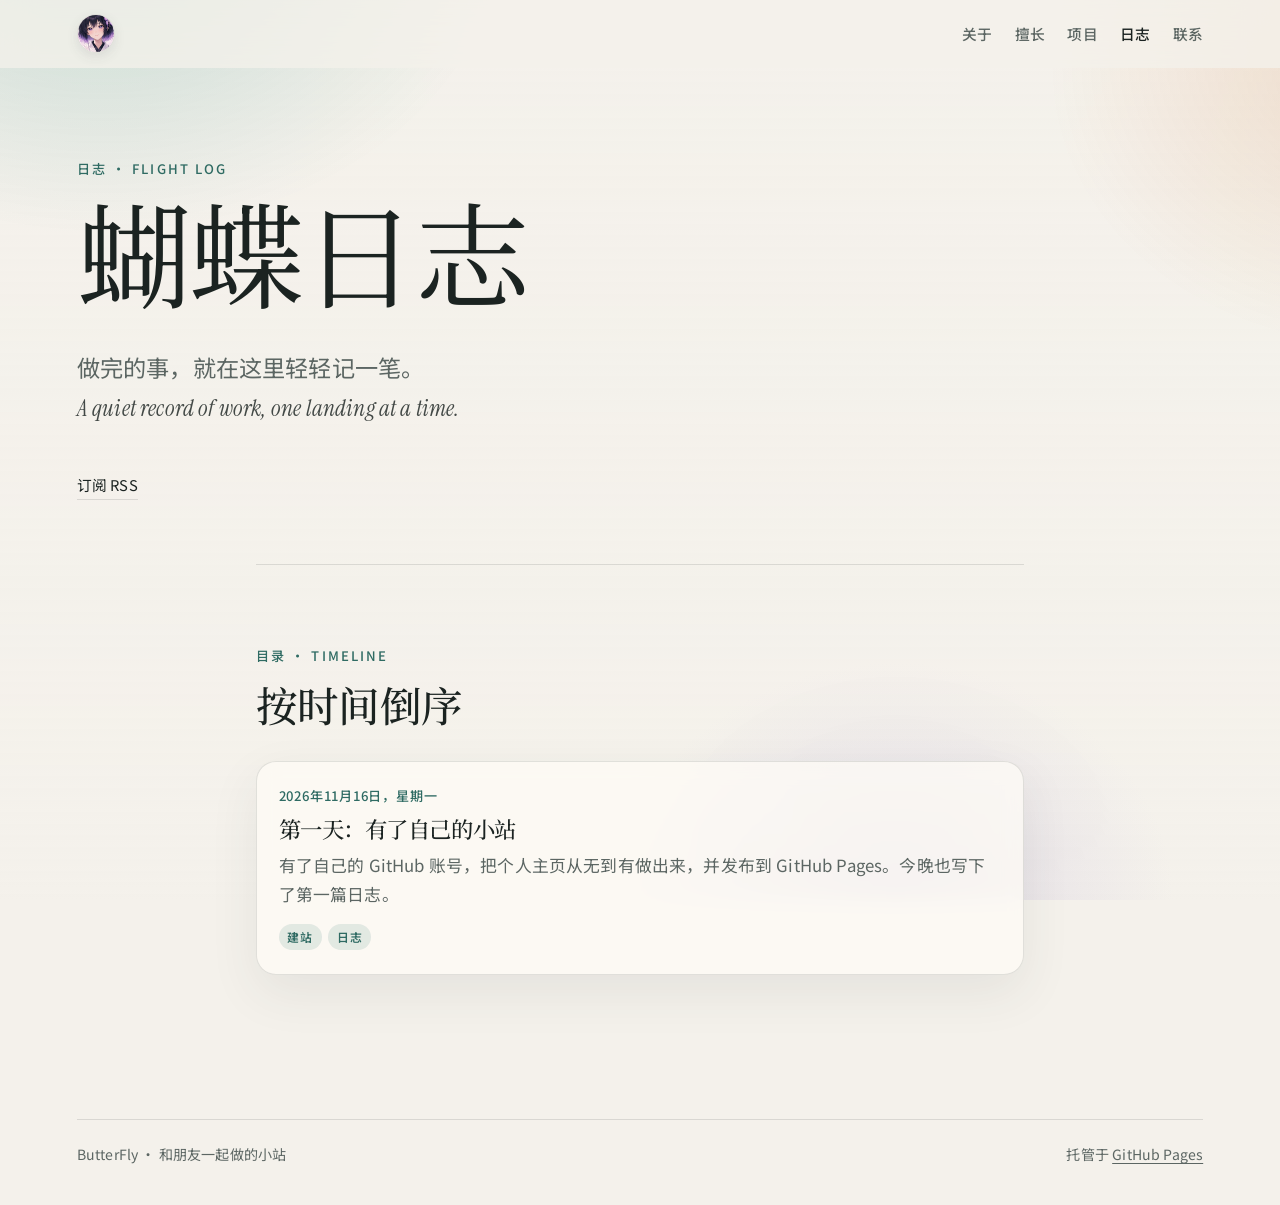
==== log/index.html @ 24d162c3 "Add 蝴蝶日志, a static daily flight log Introduce a rebuildable, build-free diary with Markdown entries," ====
<!DOCTYPE html>
<html lang="zh-Hans">
<head>
  <meta charset="utf-8">
  <meta name="viewport" content="width=device-width, initial-scale=1">
  <meta name="description" content="ButterFly 的公开工作日记。做完的事，就在这里轻轻记一笔。">
  <title>蝴蝶日志 · ButterFly</title>
  <link rel="icon" href="../favicon.ico" sizes="any">
  <link rel="icon" type="image/png" sizes="32x32" href="../favicon-32x32.png">
  <link rel="apple-touch-icon" sizes="180x180" href="../apple-touch-icon.png">
  <link rel="alternate" type="application/rss+xml" title="蝴蝶日志" href="feed.xml">
  <link rel="preconnect" href="https://fonts.googleapis.com">
  <link rel="preconnect" href="https://fonts.gstatic.com" crossorigin>
  <link href="https://fonts.googleapis.com/css2?family=Instrument+Serif:ital@0;1&family=Noto+Sans+SC:wght@400;500;600&family=Noto+Serif+SC:wght@500;600&display=swap" rel="stylesheet">
  <link rel="stylesheet" href="../style.css">
</head>
<body>
  <div class="ambient" aria-hidden="true"></div>

  <header class="site-header">
    <a class="logo" href="../" aria-label="ButterFly 首页">
      <img src="../assets/avatar.jpg" alt="" width="40" height="40">
    </a>
    <nav class="nav" aria-label="页面导航">
      <a href="../#about">关于</a>
      <a href="../#skills">擅长</a>
      <a href="../#projects">项目</a>
      <a href="./" aria-current="page">日志</a>
      <a href="../#contact">联系</a>
    </nav>
  </header>

  <main id="top">
    <section class="log-hero" aria-label="开场">
      <p class="eyebrow">日志 · Flight Log</p>
      <h1>蝴蝶日志</h1>
      <p class="tagline">做完的事，就在这里轻轻记一笔。<br><span lang="en">A quiet record of work, one landing at a time.</span></p>
      <a class="scroll-hint" href="feed.xml">订阅 RSS</a>
    </section>

    <section class="section log-index-section">
      <div class="section-head">
        <p class="eyebrow">目录 · Timeline</p>
        <h2>按时间倒序</h2>
      </div>
    <div class="log-card-list">
    <article class="log-card">
      <time datetime="2026-11-16">2026年11月16日，星期一</time>
      <h3><a href="2026-11-16.html">第一天：有了自己的小站</a></h3>
      <p>有了自己的 GitHub 账号，把个人主页从无到有做出来，并发布到 GitHub Pages。今晚也写下了第一篇日志。</p>
    <ul class="log-tags">
      <li>建站</li>
      <li>日志</li>
    </ul>
    </article>
    </div>
    </section>
  </main>

  <footer class="site-footer">
    <p>ButterFly · 和朋友一起做的小站</p>
    <p>托管于 <a href="https://pages.github.com/" rel="noopener noreferrer">GitHub Pages</a></p>
  </footer>

  <script src="../script.js"></script>
</body>
</html>
---- style.css ----
/* ButterFly — personal homepage */

:root {
  --bg: #f4f1eb;
  --bg-soft: rgba(255, 252, 247, 0.72);
  --ink: #1b2321;
  --muted: #5c6663;
  --accent: #2f6b63;
  --accent-soft: rgba(47, 107, 99, 0.12);
  --line: rgba(27, 35, 33, 0.12);
  --card: rgba(255, 252, 247, 0.7);
  --shadow: 0 18px 50px rgba(48, 62, 58, 0.08);
  --header-bg: rgba(244, 241, 235, 0.78);
  --orb-a: rgba(154, 196, 188, 0.55);
  --orb-b: rgba(232, 196, 168, 0.5);
  --orb-c: rgba(198, 188, 220, 0.42);
  --radius: 20px;
  font-synthesis: none;
}

@media (prefers-color-scheme: dark) {
  :root {
    --bg: #101518;
    --bg-soft: rgba(22, 29, 32, 0.72);
    --ink: #e8eeeb;
    --muted: #9aa6a2;
    --accent: #8fd4c6;
    --accent-soft: rgba(143, 212, 198, 0.14);
    --line: rgba(232, 238, 235, 0.12);
    --card: rgba(22, 29, 32, 0.68);
    --shadow: 0 18px 50px rgba(0, 0, 0, 0.32);
    --header-bg: rgba(16, 21, 24, 0.78);
    --orb-a: rgba(47, 107, 99, 0.38);
    --orb-b: rgba(120, 88, 64, 0.32);
    --orb-c: rgba(84, 74, 120, 0.34);
  }
}

*,
*::before,
*::after {
  box-sizing: border-box;
}

html {
  scroll-behavior: smooth;
}

body {
  margin: 0;
  min-height: 100vh;
  color: var(--ink);
  background: var(--bg);
  font-family: "Noto Sans SC", "Source Sans 3", "Segoe UI", sans-serif;
  font-size: 1.05rem;
  line-height: 1.75;
  letter-spacing: 0.01em;
}

img,
svg {
  display: block;
  max-width: 100%;
}

a {
  color: var(--accent);
  text-decoration-thickness: 1px;
  text-underline-offset: 0.18em;
}

a:hover {
  text-decoration: none;
}

code {
  font-family: ui-monospace, SFMono-Regular, Menlo, Consolas, monospace;
  font-size: 0.9em;
  padding: 0.05em 0.3em;
  border-radius: 6px;
  background: var(--accent-soft);
}

.ambient {
  position: fixed;
  inset: 0;
  z-index: -1;
  pointer-events: none;
  background:
    radial-gradient(42rem 32rem at 8% -8%, var(--orb-a), transparent 60%),
    radial-gradient(36rem 30rem at 108% 8%, var(--orb-b), transparent 58%),
    radial-gradient(28rem 24rem at 70% 100%, var(--orb-c), transparent 62%),
    linear-gradient(180deg, color-mix(in srgb, var(--bg) 70%, white 0%) 0%, var(--bg) 100%);
}

.site-header {
  position: sticky;
  top: 0;
  z-index: 10;
  display: flex;
  align-items: center;
  justify-content: space-between;
  gap: 1rem;
  padding: 0.9rem 6vw;
  background: var(--header-bg);
  backdrop-filter: blur(16px);
  -webkit-backdrop-filter: blur(16px);
  border-bottom: 1px solid transparent;
  transition: border-color 200ms ease, box-shadow 200ms ease;
}

.site-header.is-scrolled {
  border-bottom-color: var(--line);
  box-shadow: 0 8px 24px rgba(16, 21, 24, 0.04);
}

.logo {
  display: block;
  overflow: hidden;
  flex: 0 0 auto;
  width: 2.4rem;
  height: 2.4rem;
  border-radius: 999px;
  text-decoration: none;
  border: 1px solid var(--line);
  background: var(--bg-soft);
  box-shadow: 0 4px 12px rgba(48, 62, 58, 0.1);
}

.logo img {
  width: 100%;
  height: 100%;
  object-fit: cover;
  object-position: 50% 18%;
  transform: scale(1.55);
}

@media (prefers-color-scheme: dark) {
  .logo {
    box-shadow: 0 4px 12px rgba(0, 0, 0, 0.35);
  }
}

.nav {
  display: flex;
  gap: 1.4rem;
}

.nav a {
  color: var(--muted);
  text-decoration: none;
  font-size: 0.92rem;
  font-weight: 500;
}

.nav a:hover,
.nav a:focus-visible,
.nav a[aria-current="page"] {
  color: var(--ink);
}

main {
  padding: 0 6vw 5rem;
}

.hero {
  position: relative;
  min-height: calc(100vh - 4.4rem);
  display: flex;
  align-items: center;
  gap: clamp(1.6rem, 4vw, 3.2rem);
  max-width: 68rem;
  padding: 8vh 0 12vh;
}

.hero-avatar {
  flex: 0 0 auto;
  width: clamp(8.5rem, 18vw, 12.5rem);
  height: clamp(8.5rem, 18vw, 12.5rem);
  border-radius: 50%;
  object-fit: cover;
  background: var(--bg-soft);
  box-shadow:
    0 1px 2px rgba(27, 35, 33, 0.06),
    0 16px 40px rgba(48, 62, 58, 0.16);
}

@media (prefers-color-scheme: dark) {
  .hero-avatar {
    box-shadow:
      0 1px 2px rgba(0, 0, 0, 0.35),
      0 16px 44px rgba(0, 0, 0, 0.45),
      0 0 0 1px rgba(143, 212, 198, 0.14);
  }
}

.hero-copy {
  position: relative;
  z-index: 1;
  max-width: 44rem;
  min-width: 0;
}

.hero-mark {
  position: absolute;
  right: -4vw;
  top: 16%;
  width: min(20rem, 42vw);
  height: auto;
  color: var(--accent);
  opacity: 0.08;
  pointer-events: none;
  transform: rotate(12deg);
}

.eyebrow {
  margin: 0 0 0.85rem;
  color: var(--accent);
  font-size: 0.82rem;
  font-weight: 500;
  letter-spacing: 0.16em;
  text-transform: uppercase;
}

h1,
h2,
h3 {
  margin: 0;
  font-family: "Instrument Serif", "Noto Serif SC", serif;
  font-weight: 500;
  letter-spacing: -0.02em;
  line-height: 1.15;
}

h1 {
  font-size: clamp(3.4rem, 10vw, 7.2rem);
  font-weight: 400;
}

h2 {
  font-size: clamp(1.8rem, 4vw, 2.6rem);
  font-family: "Noto Serif SC", "Instrument Serif", serif;
}

h3 {
  font-size: 1.4rem;
  margin: 0.35rem 0 0.6rem;
  font-family: "Noto Serif SC", "Instrument Serif", serif;
}

h3 a {
  color: inherit;
  text-decoration: none;
}

h3 a:hover,
h3 a:focus-visible {
  color: var(--accent);
}

.tagline {
  margin: 1.3rem 0 2.6rem;
  color: var(--muted);
  font-size: clamp(1.15rem, 2.4vw, 1.45rem);
  line-height: 1.7;
}

.tagline [lang="en"] {
  font-family: "Instrument Serif", serif;
  font-style: italic;
  color: var(--ink);
  opacity: 0.82;
}

.scroll-hint {
  width: max-content;
  color: var(--ink);
  text-decoration: none;
  font-size: 0.92rem;
  border-bottom: 1px solid var(--line);
  padding-bottom: 0.2rem;
}

.scroll-hint:hover {
  border-bottom-color: var(--accent);
}

.section {
  max-width: 68rem;
  margin: 0 auto;
  padding: 5rem 0 1rem;
  border-top: 1px solid var(--line);
}

.section-head {
  max-width: 40rem;
  margin-bottom: 2rem;
}

.prose {
  max-width: 38rem;
  color: var(--muted);
}

.prose p {
  margin: 0 0 1rem;
}

.motto {
  margin: 1.6rem 0 0;
  max-width: 38rem;
  color: var(--ink);
  font-family: "Noto Serif SC", "Instrument Serif", serif;
  font-size: clamp(1.2rem, 2.2vw, 1.45rem);
  line-height: 1.6;
}

.skill-grid {
  display: grid;
  grid-template-columns: repeat(2, 1fr);
  gap: 1.1rem;
  max-width: 44rem;
  padding: 0;
  margin: 0;
  list-style: none;
}

.skill-grid li {
  padding: 1.15rem 1.25rem;
  border: 1px solid var(--line);
  border-radius: var(--radius);
  background: var(--card);
  box-shadow: var(--shadow);
  backdrop-filter: blur(10px);
  -webkit-backdrop-filter: blur(10px);
}

.project-grid {
  display: grid;
  grid-template-columns: repeat(3, 1fr);
  gap: 1.1rem;
  padding: 0;
  margin: 0;
  list-style: none;
}

.project-card {
  display: flex;
  flex-direction: column;
  padding: 1.4rem 1.35rem 1.5rem;
  border: 1px solid var(--line);
  border-radius: var(--radius);
  background: var(--card);
  box-shadow: var(--shadow);
  backdrop-filter: blur(10px);
  -webkit-backdrop-filter: blur(10px);
}

.project-card > p:nth-of-type(2) {
  flex: 1;
}

.project-card p:not(:first-child) {
  margin: 0;
  color: var(--muted);
}

.badge {
  display: inline-block;
  width: max-content;
  margin: 0;
  padding: 0.16rem 0.55rem;
  border-radius: 999px;
  background: var(--accent-soft);
  color: var(--accent);
  font-size: 0.74rem;
  font-weight: 600;
  letter-spacing: 0.06em;
}

.badge-soon {
  background: rgba(92, 102, 99, 0.1);
  color: var(--muted);
}

.card-link {
  display: inline-block;
  margin-top: 1rem;
  font-weight: 500;
  text-decoration: none;
  border-bottom: 1px solid var(--line);
  padding-bottom: 0.1rem;
}

.card-link:hover,
.card-link:focus-visible {
  border-bottom-color: var(--accent);
}

.contact .github-link {
  display: inline-flex;
  align-items: center;
  gap: 0.7rem;
  margin-top: 0.6rem;
  padding: 0.8rem 1.15rem;
  border-radius: 999px;
  border: 1px solid var(--line);
  background: var(--card);
  color: var(--ink);
  text-decoration: none;
  font-weight: 500;
  box-shadow: var(--shadow);
}

.contact .github-link:hover,
.contact .github-link:focus-visible {
  border-color: var(--accent);
}

.github-icon {
  width: 1.2rem;
  height: 1.2rem;
}

.site-footer {
  display: flex;
  justify-content: space-between;
  gap: 1rem;
  flex-wrap: wrap;
  margin: 3rem 6vw 0;
  padding: 1.4rem 0 2.4rem;
  border-top: 1px solid var(--line);
  color: var(--muted);
  font-size: 0.88rem;
}

.site-footer p {
  margin: 0;
}

.site-footer a {
  color: inherit;
}

@media (max-width: 860px) {
  .project-grid,
  .skill-grid {
    grid-template-columns: 1fr;
  }

  .hero {
    min-height: auto;
    flex-direction: column;
    align-items: flex-start;
    justify-content: center;
    padding: 10vh 0 16vh;
  }

  .hero-mark {
    width: min(14rem, 48vw);
    top: 6%;
    opacity: 0.06;
  }
}

@media (max-width: 560px) {
  .site-header,
  main,
  .site-footer {
    padding-left: 1.25rem;
    padding-right: 1.25rem;
  }

  .site-header {
    padding-top: 0.75rem;
    padding-bottom: 0.75rem;
  }

  .nav {
    gap: 0.7rem;
  }

  .nav a {
    font-size: 0.88rem;
  }

  .site-footer {
    margin-left: 1.25rem;
    margin-right: 1.25rem;
  }
}

@media (prefers-reduced-motion: reduce) {
  html {
    scroll-behavior: auto;
  }

  .site-header {
    transition: none;
  }
}

/* Flight log */

.log-hero {
  max-width: 48rem;
  padding: 10vh 0 4rem;
}

.log-index-section {
  max-width: 48rem;
}

.log-card-list {
  display: grid;
  gap: 1.1rem;
}

.log-card {
  padding: 1.4rem 1.35rem 1.5rem;
  border: 1px solid var(--line);
  border-radius: var(--radius);
  background: var(--card);
  box-shadow: var(--shadow);
  backdrop-filter: blur(10px);
  -webkit-backdrop-filter: blur(10px);
}

.log-card time,
.log-entry-head time {
  display: block;
  margin: 0 0 0.55rem;
  color: var(--accent);
  font-size: 0.82rem;
  font-weight: 500;
  letter-spacing: 0.06em;
}

.log-card h3,
.log-card h2 {
  margin: 0 0 0.55rem;
}

.log-card p {
  margin: 0;
  color: var(--muted);
}

.log-tags {
  display: flex;
  flex-wrap: wrap;
  gap: 0.4rem;
  list-style: none;
  padding: 0;
  margin: 0.9rem 0 0;
}

.log-tags li {
  display: inline-block;
  padding: 0.16rem 0.55rem;
  border-radius: 999px;
  background: var(--accent-soft);
  color: var(--accent);
  font-size: 0.74rem;
  font-weight: 600;
  letter-spacing: 0.06em;
}

.log-more {
  margin: 1.4rem 0 0;
}

.log-entry {
  max-width: 44rem;
  padding: 8vh 0 3rem;
}

.log-entry-head {
  margin-bottom: 2.2rem;
}

.log-entry-head .eyebrow a {
  color: inherit;
  text-decoration: none;
}

.log-entry-head .eyebrow a:hover,
.log-entry-head .eyebrow a:focus-visible {
  color: var(--accent);
}

.log-entry-head h1 {
  font-size: clamp(2.2rem, 6vw, 3.6rem);
  margin: 0 0 0.8rem;
  font-family: "Noto Serif SC", "Instrument Serif", serif;
}

.log-entry-head time {
  margin-bottom: 0.2rem;
}

.log-body {
  max-width: 40rem;
  color: var(--muted);
}

.log-body p {
  margin: 0 0 1.1rem;
}

.log-body p:last-child {
  margin-bottom: 0;
}

.log-adjacent-nav {
  display: flex;
  justify-content: space-between;
  gap: 1.5rem;
  margin-top: 3rem;
  padding-top: 1.4rem;
  border-top: 1px solid var(--line);
}

.log-adjacent {
  display: flex;
  flex-direction: column;
  gap: 0.25rem;
  max-width: 45%;
  color: var(--ink);
  text-decoration: none;
  font-family: "Noto Serif SC", "Instrument Serif", serif;
}

.log-adjacent:last-child {
  text-align: right;
  margin-left: auto;
}

.log-adjacent span {
  color: var(--muted);
  font-family: "Noto Sans SC", sans-serif;
  font-size: 0.78rem;
  font-weight: 500;
  letter-spacing: 0.08em;
}

.log-adjacent:hover,
.log-adjacent:focus-visible {
  color: var(--accent);
}
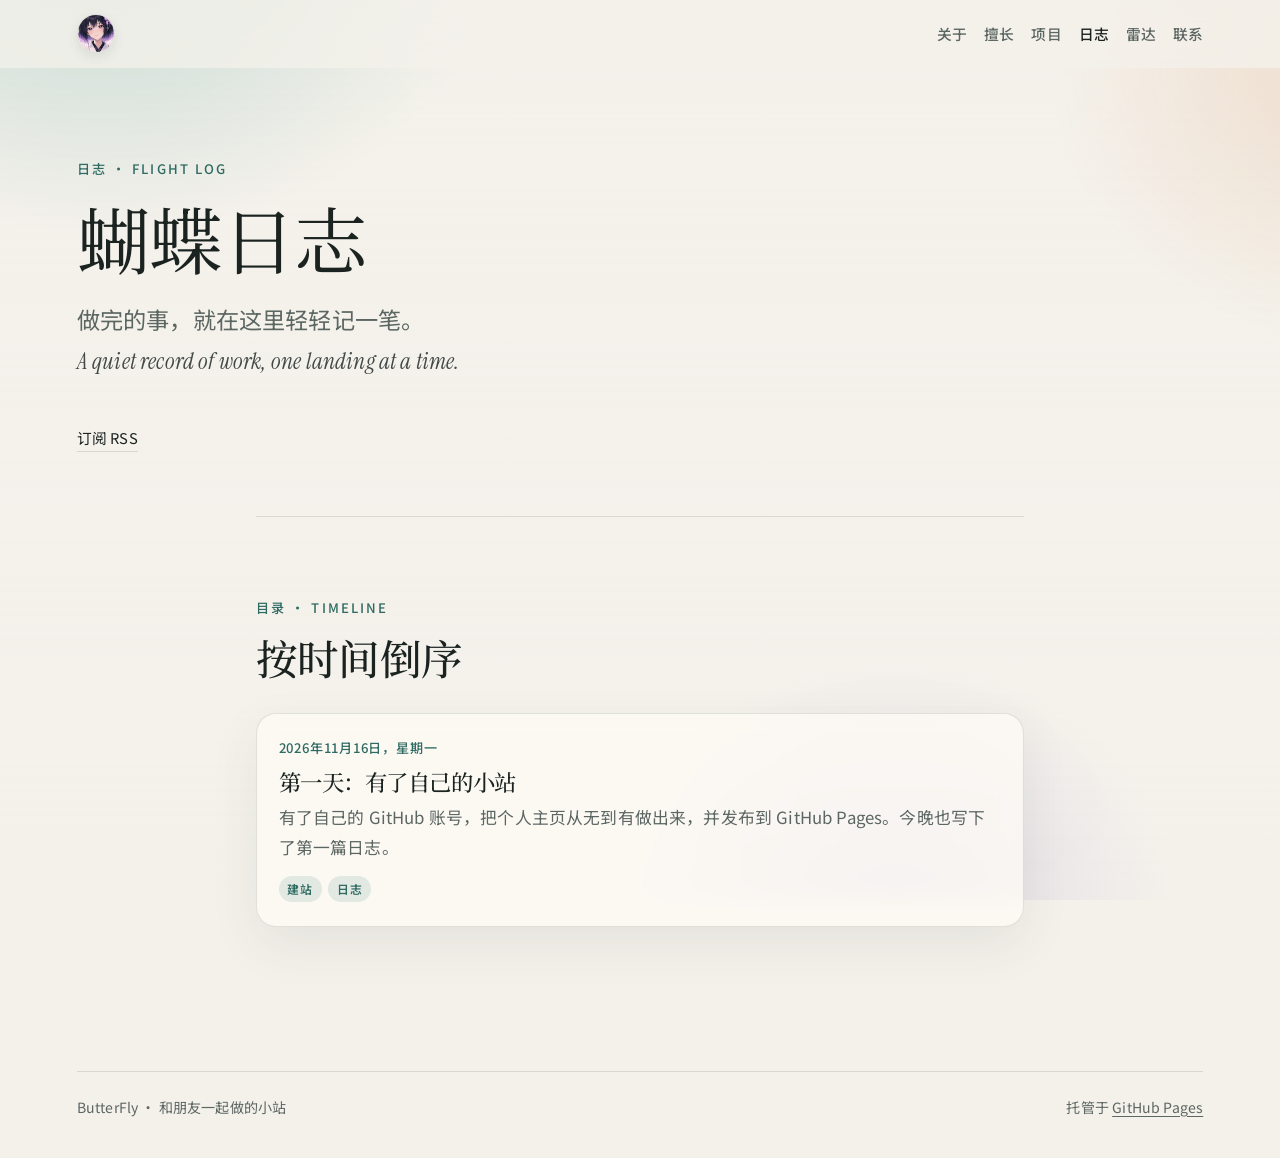
==== commit cfcd4582: "Add Hidden Gems Radar scaffold and weekly tooling Set up the Monday radar pages, criteria, candidate" ====
--- a/log/index.html
+++ b/log/index.html
@@ -26,6 +26,7 @@
       <a href="../#skills">擅长</a>
       <a href="../#projects">项目</a>
       <a href="./" aria-current="page">日志</a>
+      <a href="../radar/">雷达</a>
       <a href="../#contact">联系</a>
     </nav>
   </header>
--- a/style.css
+++ b/style.css
@@ -143,7 +143,7 @@
 
 .nav {
   display: flex;
-  gap: 1.4rem;
+  gap: 1.05rem;
 }
 
 .nav a {
@@ -337,7 +337,7 @@
 
 .project-grid {
   display: grid;
-  grid-template-columns: repeat(3, 1fr);
+  grid-template-columns: repeat(2, 1fr);
   gap: 1.1rem;
   padding: 0;
   margin: 0;
@@ -477,11 +477,11 @@
   }
 
   .nav {
-    gap: 0.7rem;
+    gap: 0.5rem;
   }
 
   .nav a {
-    font-size: 0.88rem;
+    font-size: 0.82rem;
   }
 
   .site-footer {
@@ -505,6 +505,11 @@
 .log-hero {
   max-width: 48rem;
   padding: 10vh 0 4rem;
+}
+
+.log-hero h1 {
+  font-size: clamp(2.6rem, 7vw, 4.6rem);
+  font-family: "Noto Serif SC", "Instrument Serif", serif;
 }
 
 .log-index-section {
@@ -648,3 +653,102 @@
 .log-adjacent:focus-visible {
   color: var(--accent);
 }
+
+/* Hidden Gems Radar */
+
+.radar-note {
+  max-width: 38rem;
+  padding: 1.4rem 1.35rem 1.5rem;
+  border: 1px solid var(--line);
+  border-radius: var(--radius);
+  background: var(--card);
+  box-shadow: var(--shadow);
+  color: var(--muted);
+}
+
+.radar-note p {
+  margin: 0 0 0.7rem;
+}
+
+.radar-note p:last-child {
+  margin-bottom: 0;
+}
+
+.radar-project {
+  margin: 0 0 2.4rem;
+  padding-bottom: 1.6rem;
+  border-bottom: 1px solid var(--line);
+}
+
+.radar-project:last-child {
+  margin-bottom: 0;
+  padding-bottom: 0;
+  border-bottom: 0;
+}
+
+.radar-project h2 {
+  margin-bottom: 0.8rem;
+}
+
+.radar-project h2 a {
+  color: inherit;
+  text-decoration: none;
+}
+
+.radar-project h2 a:hover,
+.radar-project h2 a:focus-visible {
+  color: var(--accent);
+}
+
+.radar-project p {
+  margin: 0 0 0.55rem;
+  color: var(--muted);
+}
+
+.score-table {
+  width: 100%;
+  margin: 1rem 0 0.8rem;
+  border-collapse: collapse;
+  font-size: 0.86rem;
+}
+
+.score-table th,
+.score-table td {
+  padding: 0.45rem 0.5rem;
+  border: 1px solid var(--line);
+  text-align: center;
+}
+
+.score-table th {
+  background: var(--accent-soft);
+  color: var(--ink);
+  font-weight: 600;
+}
+
+.ai-label {
+  display: inline-block;
+  margin: 0.2rem 0 0;
+  padding: 0.16rem 0.55rem;
+  border-radius: 999px;
+  background: var(--accent-soft);
+  color: var(--accent);
+  font-size: 0.74rem;
+  font-weight: 600;
+  letter-spacing: 0.06em;
+}
+
+.criteria-body h2 {
+  margin: 1.8rem 0 0.7rem;
+  font-size: 1.35rem;
+}
+
+.criteria-body ul {
+  margin: 0 0 1rem;
+  padding-left: 1.2rem;
+  color: var(--muted);
+}
+
+.criteria-page .tagline {
+  margin: 0.8rem 0 0;
+}
+
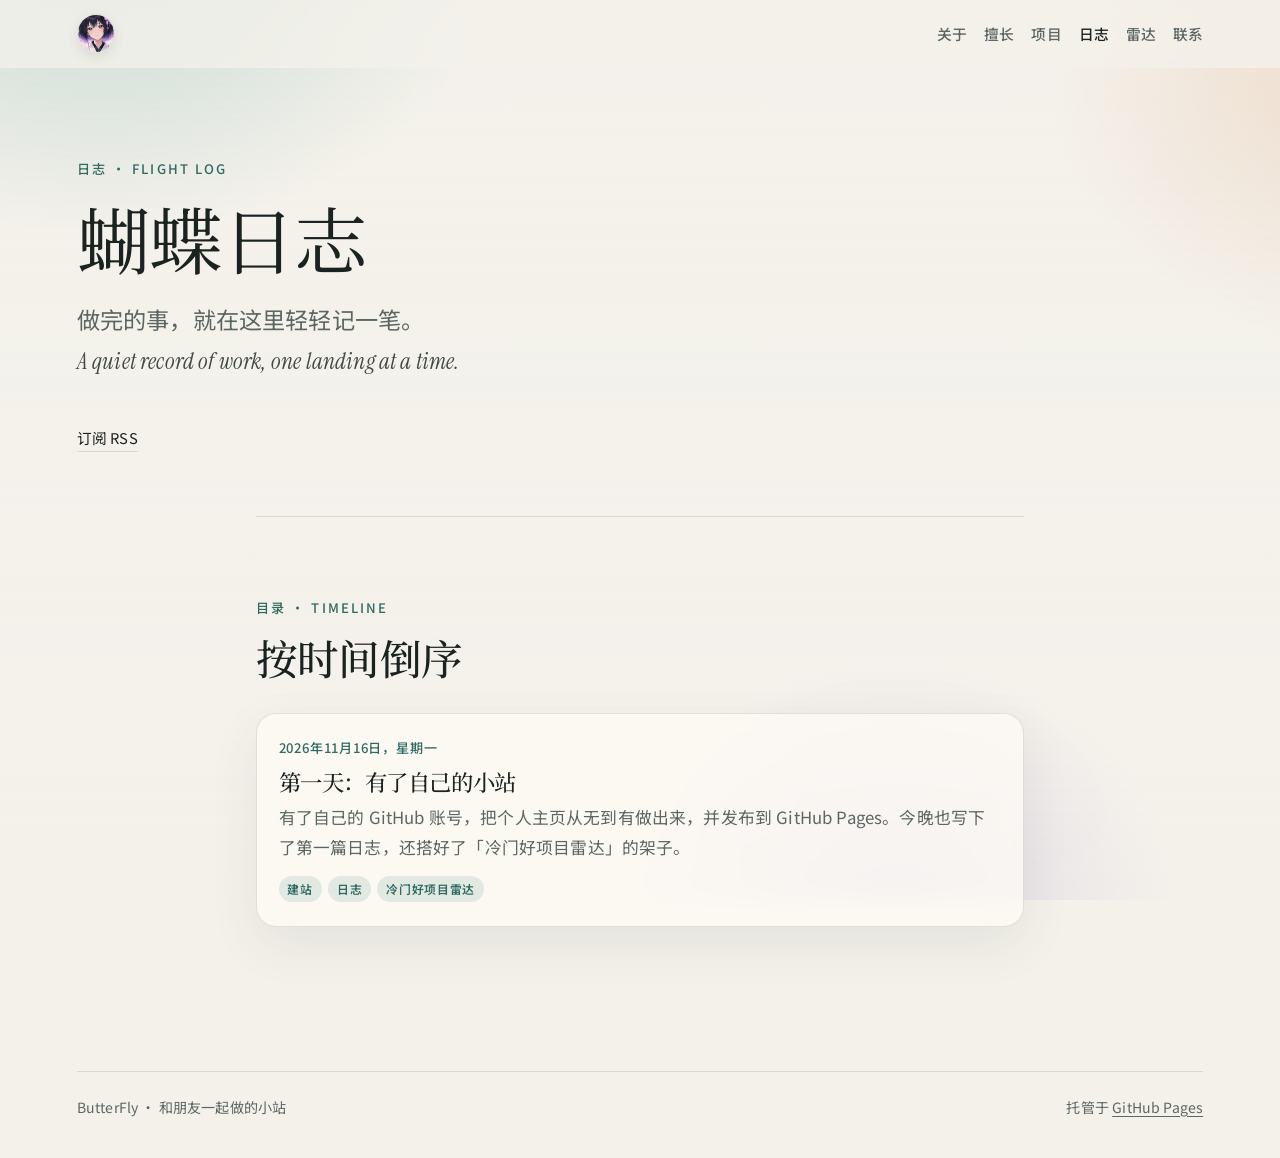
==== commit da668f6b: "Update flight log for 2026-11-16" ====
--- a/log/index.html
+++ b/log/index.html
@@ -48,10 +48,11 @@
     <article class="log-card">
       <time datetime="2026-11-16">2026年11月16日，星期一</time>
       <h3><a href="2026-11-16.html">第一天：有了自己的小站</a></h3>
-      <p>有了自己的 GitHub 账号，把个人主页从无到有做出来，并发布到 GitHub Pages。今晚也写下了第一篇日志。</p>
+      <p>有了自己的 GitHub 账号，把个人主页从无到有做出来，并发布到 GitHub Pages。今晚也写下了第一篇日志，还搭好了「冷门好项目雷达」的架子。</p>
     <ul class="log-tags">
       <li>建站</li>
       <li>日志</li>
+      <li>冷门好项目雷达</li>
     </ul>
     </article>
     </div>
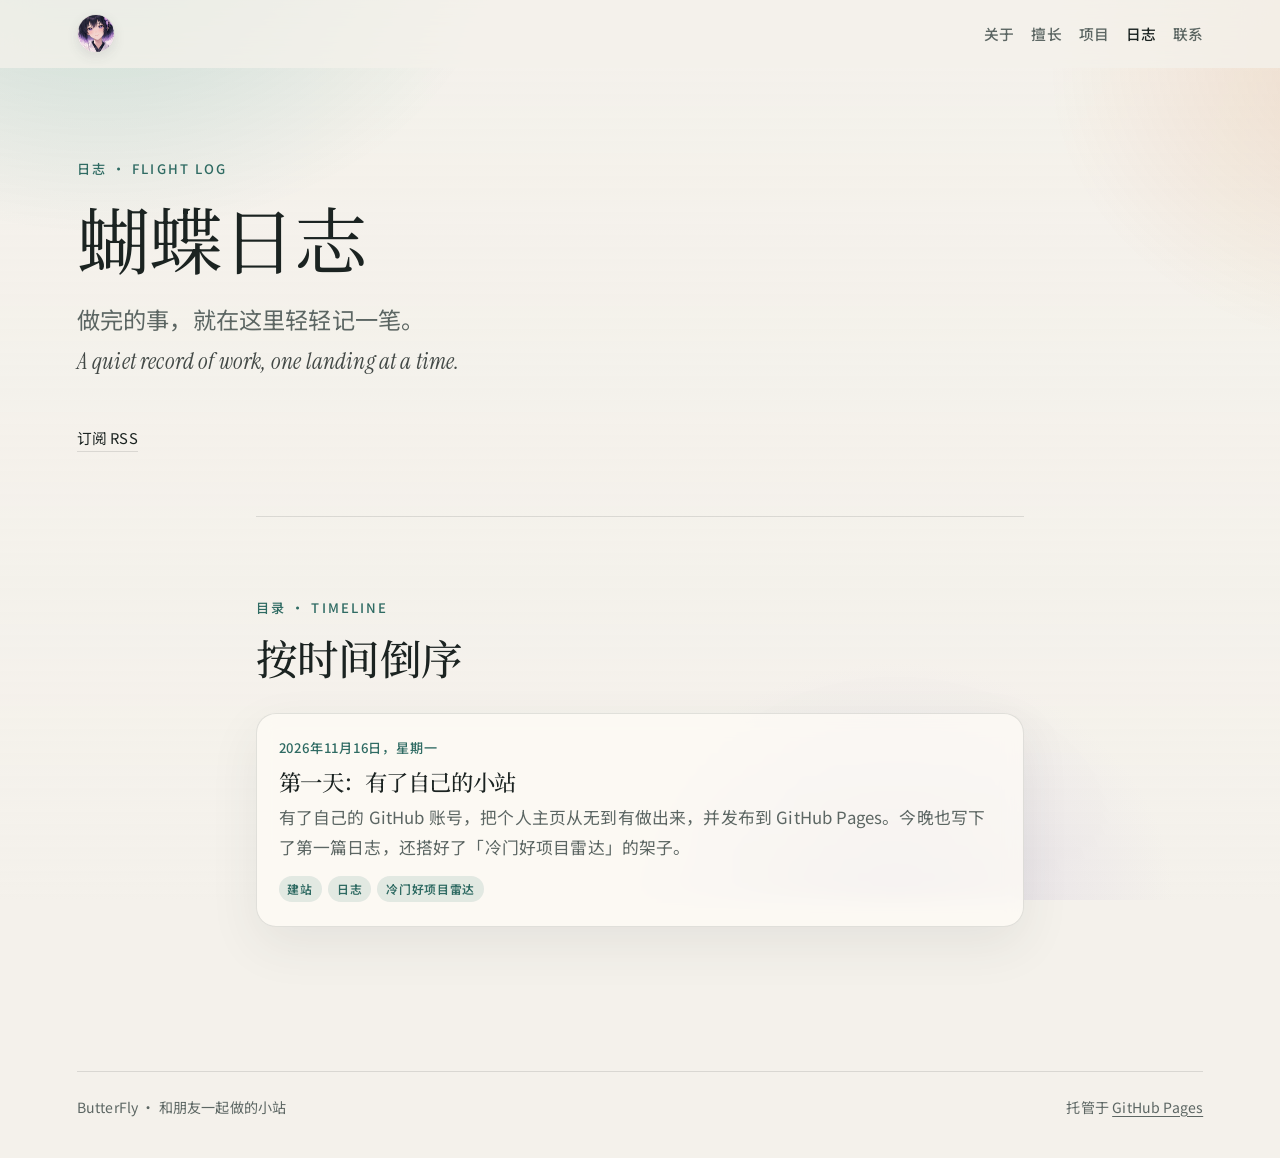
==== commit ec054d7f: "Remove hidden gems radar" ====
--- a/log/index.html
+++ b/log/index.html
@@ -26,7 +26,6 @@
       <a href="../#skills">擅长</a>
       <a href="../#projects">项目</a>
       <a href="./" aria-current="page">日志</a>
-      <a href="../radar/">雷达</a>
       <a href="../#contact">联系</a>
     </nav>
   </header>
--- a/style.css
+++ b/style.css
@@ -653,102 +653,3 @@
 .log-adjacent:focus-visible {
   color: var(--accent);
 }
-
-/* Hidden Gems Radar */
-
-.radar-note {
-  max-width: 38rem;
-  padding: 1.4rem 1.35rem 1.5rem;
-  border: 1px solid var(--line);
-  border-radius: var(--radius);
-  background: var(--card);
-  box-shadow: var(--shadow);
-  color: var(--muted);
-}
-
-.radar-note p {
-  margin: 0 0 0.7rem;
-}
-
-.radar-note p:last-child {
-  margin-bottom: 0;
-}
-
-.radar-project {
-  margin: 0 0 2.4rem;
-  padding-bottom: 1.6rem;
-  border-bottom: 1px solid var(--line);
-}
-
-.radar-project:last-child {
-  margin-bottom: 0;
-  padding-bottom: 0;
-  border-bottom: 0;
-}
-
-.radar-project h2 {
-  margin-bottom: 0.8rem;
-}
-
-.radar-project h2 a {
-  color: inherit;
-  text-decoration: none;
-}
-
-.radar-project h2 a:hover,
-.radar-project h2 a:focus-visible {
-  color: var(--accent);
-}
-
-.radar-project p {
-  margin: 0 0 0.55rem;
-  color: var(--muted);
-}
-
-.score-table {
-  width: 100%;
-  margin: 1rem 0 0.8rem;
-  border-collapse: collapse;
-  font-size: 0.86rem;
-}
-
-.score-table th,
-.score-table td {
-  padding: 0.45rem 0.5rem;
-  border: 1px solid var(--line);
-  text-align: center;
-}
-
-.score-table th {
-  background: var(--accent-soft);
-  color: var(--ink);
-  font-weight: 600;
-}
-
-.ai-label {
-  display: inline-block;
-  margin: 0.2rem 0 0;
-  padding: 0.16rem 0.55rem;
-  border-radius: 999px;
-  background: var(--accent-soft);
-  color: var(--accent);
-  font-size: 0.74rem;
-  font-weight: 600;
-  letter-spacing: 0.06em;
-}
-
-.criteria-body h2 {
-  margin: 1.8rem 0 0.7rem;
-  font-size: 1.35rem;
-}
-
-.criteria-body ul {
-  margin: 0 0 1rem;
-  padding-left: 1.2rem;
-  color: var(--muted);
-}
-
-.criteria-page .tagline {
-  margin: 0.8rem 0 0;
-}
-
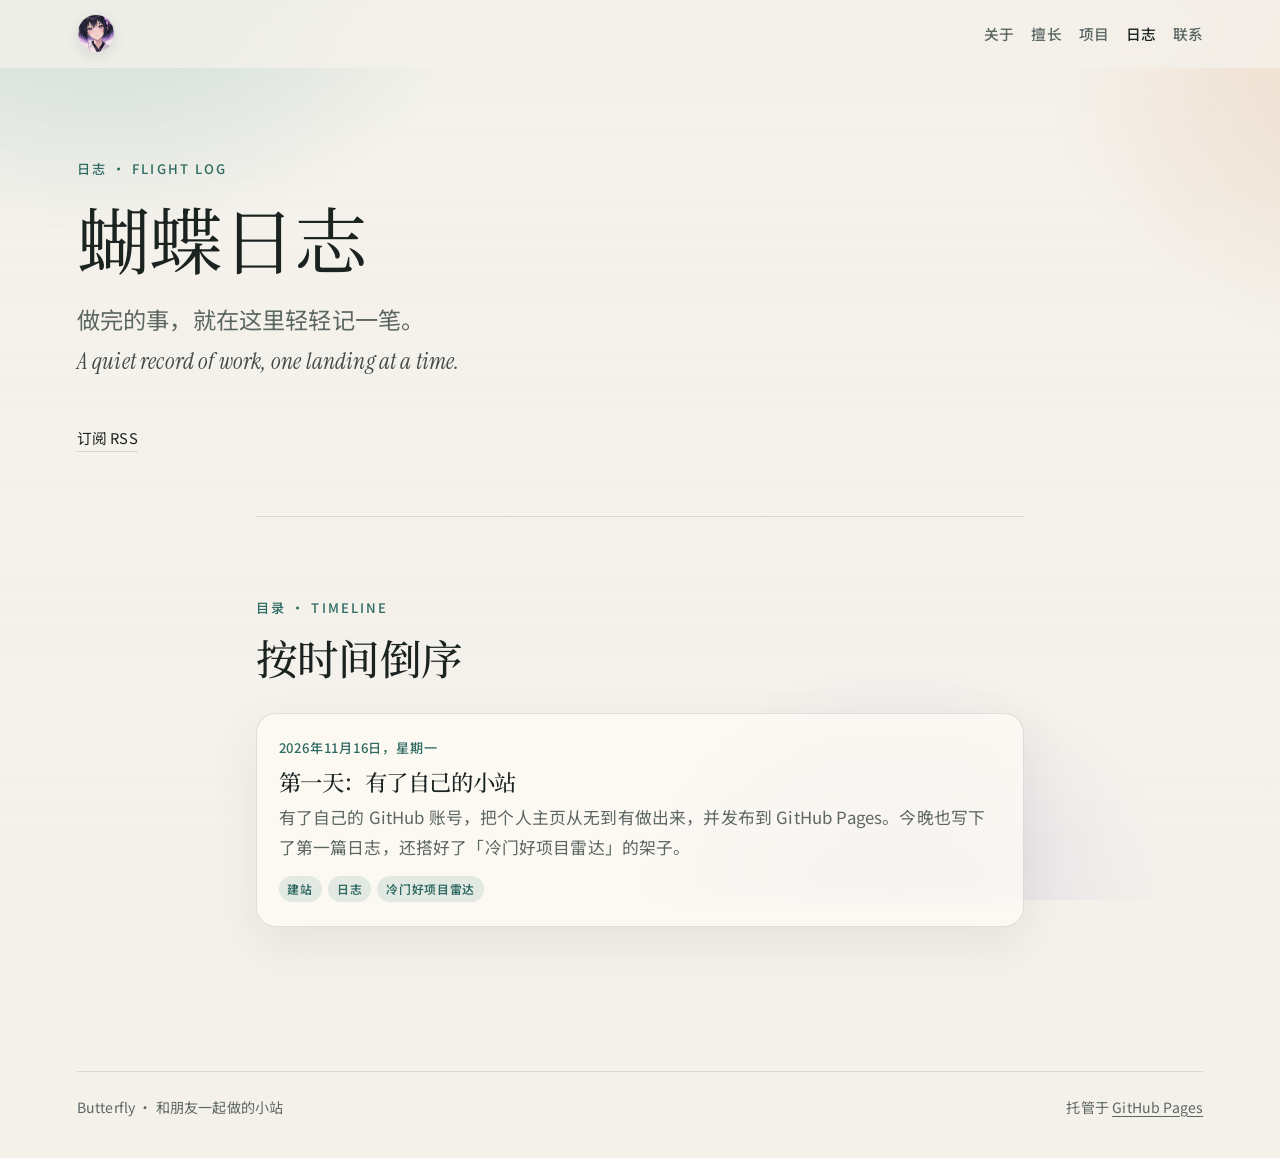
==== commit cae06605: "Rename ButterFly to Butterfly" ====
--- a/log/index.html
+++ b/log/index.html
@@ -3,8 +3,8 @@
 <head>
   <meta charset="utf-8">
   <meta name="viewport" content="width=device-width, initial-scale=1">
-  <meta name="description" content="ButterFly 的公开工作日记。做完的事，就在这里轻轻记一笔。">
-  <title>蝴蝶日志 · ButterFly</title>
+  <meta name="description" content="Butterfly 的公开工作日记。做完的事，就在这里轻轻记一笔。">
+  <title>蝴蝶日志 · Butterfly</title>
   <link rel="icon" href="../favicon.ico" sizes="any">
   <link rel="icon" type="image/png" sizes="32x32" href="../favicon-32x32.png">
   <link rel="apple-touch-icon" sizes="180x180" href="../apple-touch-icon.png">
@@ -18,7 +18,7 @@
   <div class="ambient" aria-hidden="true"></div>
 
   <header class="site-header">
-    <a class="logo" href="../" aria-label="ButterFly 首页">
+    <a class="logo" href="../" aria-label="Butterfly 首页">
       <img src="../assets/avatar.jpg" alt="" width="40" height="40">
     </a>
     <nav class="nav" aria-label="页面导航">
@@ -59,7 +59,7 @@
   </main>
 
   <footer class="site-footer">
-    <p>ButterFly · 和朋友一起做的小站</p>
+    <p>Butterfly · 和朋友一起做的小站</p>
     <p>托管于 <a href="https://pages.github.com/" rel="noopener noreferrer">GitHub Pages</a></p>
   </footer>
 
--- a/style.css
+++ b/style.css
@@ -1,4 +1,4 @@
-/* ButterFly — personal homepage */
+/* Butterfly — personal homepage */
 
 :root {
   --bg: #f4f1eb;
